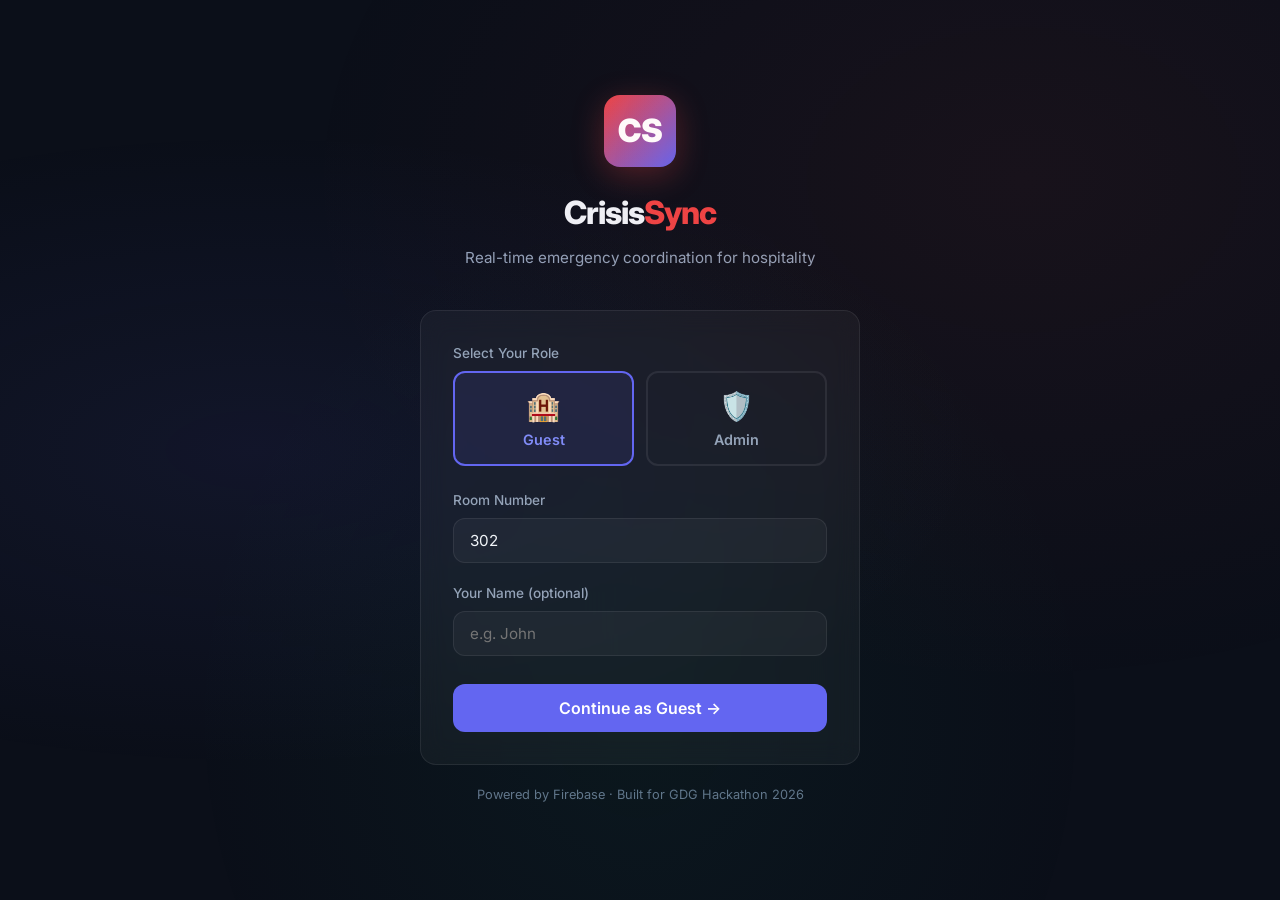
==== index.html @ 95ab6369 "Add files via upload" ====
<!DOCTYPE html>
<html lang="en">
<head>
  <meta charset="UTF-8">
  <meta name="viewport" content="width=device-width, initial-scale=1.0">
  <meta name="description" content="CrisisSync - Real-time emergency response platform for the hospitality industry">
  <title>CrisisSync — Emergency Response Platform</title>
  <link rel="stylesheet" href="css/styles.css">
  <link rel="icon" href="data:image/svg+xml,<svg xmlns='http://www.w3.org/2000/svg' viewBox='0 0 100 100'><text y='.9em' font-size='90'>🚨</text></svg>">
</head>
<body>
  <div class="bg-pattern"></div>

  <div class="login-page">
    <div class="login-container">
      <div class="login-header" style="animation: fadeIn 0.8s ease">
        <div class="login-logo">CS</div>
        <h1>Crisis<span>Sync</span></h1>
        <p>Real-time emergency coordination for hospitality</p>
      </div>

      <div class="glass-card login-card" style="animation: slideIn 0.6s ease 0.2s both">
        <div class="form-group">
          <label class="form-label">Select Your Role</label>
          <div class="role-selector">
            <button class="role-btn active" data-role="guest" id="role-guest" onclick="selectRole('guest')">
              <span class="role-icon">🏨</span>
              Guest
            </button>
            <button class="role-btn" data-role="admin" id="role-admin" onclick="selectRole('admin')">
              <span class="role-icon">🛡️</span>
              Admin
            </button>
          </div>
        </div>

        <div id="guest-fields">
          <div class="form-group">
            <label class="form-label" for="room-input">Room Number</label>
            <input type="text" id="room-input" class="form-input" placeholder="e.g. 302" value="302">
          </div>
          <div class="form-group">
            <label class="form-label" for="guest-name">Your Name (optional)</label>
            <input type="text" id="guest-name" class="form-input" placeholder="e.g. John">
          </div>
        </div>

        <div id="admin-fields" style="display:none">
          <div class="form-group">
            <label class="form-label" for="admin-code">Admin Access Code</label>
            <input type="password" id="admin-code" class="form-input" placeholder="Enter admin code">
            <small style="color: var(--text-muted); font-size: 0.75rem; margin-top: 4px; display: block;">Demo code: admin123</small>
          </div>
        </div>

        <button class="btn btn-primary btn-lg login-submit" id="login-btn" onclick="handleLogin()">
          Continue as Guest →
        </button>
      </div>

      <div class="login-footer" style="animation: fadeIn 1s ease 0.5s both">
        Powered by Firebase · Built for GDG Hackathon 2026
      </div>
    </div>
  </div>

  <script>
    let selectedRole = 'guest';

    function selectRole(role) {
      selectedRole = role;
      document.querySelectorAll('.role-btn').forEach(b => b.classList.remove('active'));
      document.querySelector(`[data-role="${role}"]`).classList.add('active');
      document.getElementById('guest-fields').style.display = role === 'guest' ? 'block' : 'none';
      document.getElementById('admin-fields').style.display = role === 'admin' ? 'block' : 'none';
      document.getElementById('login-btn').textContent = role === 'guest' ? 'Continue as Guest →' : 'Open Dashboard →';
    }

    function handleLogin() {
      if (selectedRole === 'guest') {
        const room = document.getElementById('room-input').value.trim() || '302';
        const name = document.getElementById('guest-name').value.trim() || 'Guest';
        localStorage.setItem('crisisync_role', 'guest');
        localStorage.setItem('crisisync_room', room);
        localStorage.setItem('crisisync_name', name);
        window.location.href = 'guest.html';
      } else {
        const code = document.getElementById('admin-code').value;
        if (code === 'admin123') {
          localStorage.setItem('crisisync_role', 'admin');
          window.location.href = 'admin.html';
        } else {
          const btn = document.getElementById('login-btn');
          btn.style.background = 'var(--danger)';
          btn.textContent = 'Invalid Code!';
          setTimeout(() => {
            btn.style.background = '';
            btn.textContent = 'Open Dashboard →';
          }, 1500);
        }
      }
    }

    // Enter key
    document.addEventListener('keydown', (e) => { if (e.key === 'Enter') handleLogin(); });
  </script>
</body>
</html>
---- css/styles.css ----
/* ===== CrisisSync Design System ===== */
@import url('https://fonts.googleapis.com/css2?family=Inter:wght@300;400;500;600;700;800;900&display=swap');

/* --- CSS Custom Properties --- */
:root {
  --bg-primary: #0b0f19;
  --bg-secondary: #111827;
  --bg-card: rgba(255,255,255,0.04);
  --bg-card-hover: rgba(255,255,255,0.08);
  --glass-border: rgba(255,255,255,0.08);
  --glass-border-hover: rgba(255,255,255,0.15);
  --text-primary: #f1f5f9;
  --text-secondary: #94a3b8;
  --text-muted: #64748b;
  --accent: #6366f1;
  --accent-light: #818cf8;
  --danger: #ef4444;
  --danger-glow: rgba(239,68,68,0.4);
  --danger-bg: rgba(239,68,68,0.1);
  --success: #10b981;
  --success-glow: rgba(16,185,129,0.4);
  --success-bg: rgba(16,185,129,0.1);
  --warning: #f59e0b;
  --warning-bg: rgba(245,158,11,0.1);
  --fire: #f97316;
  --medical: #3b82f6;
  --security: #a855f7;
  --radius-sm: 8px;
  --radius-md: 12px;
  --radius-lg: 16px;
  --radius-xl: 24px;
  --radius-full: 9999px;
  --shadow-sm: 0 2px 8px rgba(0,0,0,0.3);
  --shadow-md: 0 4px 16px rgba(0,0,0,0.4);
  --shadow-lg: 0 8px 32px rgba(0,0,0,0.5);
  --transition: 0.3s cubic-bezier(0.4,0,0.2,1);
}

/* --- Reset & Base --- */
*, *::before, *::after { box-sizing: border-box; margin: 0; padding: 0; }
html { scroll-behavior: smooth; }
body {
  font-family: 'Inter', system-ui, sans-serif;
  background: var(--bg-primary);
  color: var(--text-primary);
  min-height: 100vh;
  line-height: 1.6;
  overflow-x: hidden;
  -webkit-font-smoothing: antialiased;
}
a { color: var(--accent-light); text-decoration: none; }
img { max-width: 100%; display: block; }
button { cursor: pointer; font-family: inherit; }
input, select { font-family: inherit; }

/* --- Animated Background --- */
.bg-pattern {
  position: fixed; inset: 0; z-index: 0; pointer-events: none;
  background:
    radial-gradient(ellipse at 20% 50%, rgba(99,102,241,0.08) 0%, transparent 50%),
    radial-gradient(ellipse at 80% 20%, rgba(239,68,68,0.06) 0%, transparent 50%),
    radial-gradient(ellipse at 50% 80%, rgba(16,185,129,0.05) 0%, transparent 50%);
}

/* --- Layout --- */
.container { max-width: 1200px; margin: 0 auto; padding: 0 20px; position: relative; z-index: 1; }
.page-wrapper { min-height: 100vh; display: flex; flex-direction: column; }

/* --- Navbar --- */
.navbar {
  display: flex; align-items: center; justify-content: space-between;
  padding: 16px 24px;
  background: rgba(17,24,39,0.8);
  backdrop-filter: blur(20px);
  border-bottom: 1px solid var(--glass-border);
  position: sticky; top: 0; z-index: 100;
}
.navbar-brand { display: flex; align-items: center; gap: 10px; }
.navbar-brand .logo {
  width: 36px; height: 36px; border-radius: var(--radius-sm);
  background: linear-gradient(135deg, var(--danger), var(--accent));
  display: flex; align-items: center; justify-content: center;
  font-size: 18px; font-weight: 800; color: #fff;
}
.navbar-brand h1 { font-size: 1.3rem; font-weight: 700; letter-spacing: -0.5px; }
.navbar-brand h1 span { color: var(--danger); }
.navbar-actions { display: flex; align-items: center; gap: 12px; }
.nav-badge {
  display: inline-flex; align-items: center; gap: 6px;
  padding: 6px 14px; border-radius: var(--radius-full);
  font-size: 0.8rem; font-weight: 500;
  background: var(--bg-card); border: 1px solid var(--glass-border);
}
.status-dot {
  width: 8px; height: 8px; border-radius: 50%;
  background: var(--success); animation: pulse-dot 2s infinite;
}
.status-dot.offline { background: var(--danger); animation: none; }

/* --- Buttons --- */
.btn {
  display: inline-flex; align-items: center; justify-content: center; gap: 8px;
  padding: 10px 20px; border-radius: var(--radius-md); border: none;
  font-size: 0.9rem; font-weight: 600;
  transition: var(--transition); position: relative; overflow: hidden;
}
.btn::after {
  content: ''; position: absolute; inset: 0;
  background: linear-gradient(rgba(255,255,255,0.1), transparent);
  opacity: 0; transition: var(--transition);
}
.btn:hover::after { opacity: 1; }
.btn-primary { background: var(--accent); color: #fff; }
.btn-primary:hover { background: var(--accent-light); transform: translateY(-1px); box-shadow: 0 4px 20px rgba(99,102,241,0.4); }
.btn-danger { background: var(--danger); color: #fff; }
.btn-danger:hover { transform: translateY(-1px); box-shadow: 0 4px 20px var(--danger-glow); }
.btn-success { background: var(--success); color: #fff; }
.btn-success:hover { transform: translateY(-1px); box-shadow: 0 4px 20px var(--success-glow); }
.btn-outline {
  background: transparent; color: var(--text-primary);
  border: 1px solid var(--glass-border);
}
.btn-outline:hover { background: var(--bg-card-hover); border-color: var(--glass-border-hover); }
.btn-sm { padding: 6px 14px; font-size: 0.8rem; border-radius: var(--radius-sm); }
.btn-lg { padding: 14px 28px; font-size: 1rem; }
.btn-icon {
  width: 40px; height: 40px; padding: 0; border-radius: var(--radius-md);
  background: var(--bg-card); border: 1px solid var(--glass-border); color: var(--text-secondary);
}
.btn-icon:hover { background: var(--bg-card-hover); color: var(--text-primary); }

/* --- Glass Card --- */
.glass-card {
  background: var(--bg-card);
  border: 1px solid var(--glass-border);
  border-radius: var(--radius-lg);
  backdrop-filter: blur(12px);
  transition: var(--transition);
}
.glass-card:hover {
  background: var(--bg-card-hover);
  border-color: var(--glass-border-hover);
  transform: translateY(-2px);
  box-shadow: var(--shadow-md);
}

/* --- Form Elements --- */
.form-group { margin-bottom: 20px; }
.form-label { display: block; font-size: 0.85rem; font-weight: 500; color: var(--text-secondary); margin-bottom: 6px; }
.form-input, .form-select {
  width: 100%; padding: 12px 16px;
  background: var(--bg-card); border: 1px solid var(--glass-border);
  border-radius: var(--radius-md); color: var(--text-primary);
  font-size: 0.95rem; transition: var(--transition); outline: none;
}
.form-input:focus, .form-select:focus {
  border-color: var(--accent); box-shadow: 0 0 0 3px rgba(99,102,241,0.15);
}
.form-select option { background: var(--bg-secondary); color: var(--text-primary); }

/* ===== LOGIN PAGE ===== */
.login-page {
  display: flex; align-items: center; justify-content: center;
  min-height: 100vh; padding: 20px;
}
.login-container { width: 100%; max-width: 440px; }
.login-header { text-align: center; margin-bottom: 40px; }
.login-logo {
  width: 72px; height: 72px; border-radius: var(--radius-lg);
  background: linear-gradient(135deg, var(--danger), var(--accent));
  display: flex; align-items: center; justify-content: center;
  font-size: 32px; font-weight: 900; color: #fff;
  margin: 0 auto 20px; box-shadow: 0 8px 32px rgba(239,68,68,0.3);
}
.login-header h1 { font-size: 2rem; font-weight: 800; letter-spacing: -1px; margin-bottom: 8px; }
.login-header h1 span { color: var(--danger); }
.login-header p { color: var(--text-secondary); font-size: 0.95rem; }
.login-card { padding: 32px; }
.role-selector { display: grid; grid-template-columns: 1fr 1fr; gap: 12px; margin-bottom: 24px; }
.role-btn {
  padding: 16px; border-radius: var(--radius-md); border: 2px solid var(--glass-border);
  background: transparent; color: var(--text-secondary);
  font-size: 0.9rem; font-weight: 600; transition: var(--transition);
  display: flex; flex-direction: column; align-items: center; gap: 8px;
}
.role-btn .role-icon { font-size: 28px; }
.role-btn:hover { border-color: var(--accent); color: var(--text-primary); }
.role-btn.active { border-color: var(--accent); background: rgba(99,102,241,0.1); color: var(--accent-light); }
.login-submit { width: 100%; margin-top: 8px; }
.login-footer { text-align: center; margin-top: 20px; color: var(--text-muted); font-size: 0.8rem; }

/* ===== GUEST PAGE ===== */
.guest-main { flex: 1; display: flex; flex-direction: column; align-items: center; padding: 40px 20px; }
.room-info {
  display: inline-flex; align-items: center; gap: 8px;
  padding: 8px 20px; border-radius: var(--radius-full);
  background: var(--bg-card); border: 1px solid var(--glass-border);
  font-size: 0.9rem; color: var(--text-secondary); margin-bottom: 32px;
}
.room-info strong { color: var(--text-primary); }
.sos-section { text-align: center; margin-bottom: 40px; }
.sos-section h2 { font-size: 1.1rem; font-weight: 600; color: var(--text-secondary); margin-bottom: 24px; }
.sos-wrapper { position: relative; display: inline-flex; align-items: center; justify-content: center; margin-bottom: 32px; }
.sos-ring {
  position: absolute; border-radius: 50%;
  border: 2px solid rgba(239,68,68,0.15);
  animation: sos-pulse 3s ease-out infinite;
  pointer-events: none;
}
.emergency-select-wrapper { position: relative; z-index: 5; }
.sos-ring:nth-child(1) { width: 260px; height: 260px; animation-delay: 0s; }
.sos-ring:nth-child(2) { width: 320px; height: 320px; animation-delay: 0.5s; }
.sos-ring:nth-child(3) { width: 380px; height: 380px; animation-delay: 1s; }
.sos-btn {
  width: 200px; height: 200px; border-radius: 50%; border: none;
  background: linear-gradient(145deg, #ef4444, #b91c1c);
  color: #fff; font-size: 2.5rem; font-weight: 900; letter-spacing: 2px;
  box-shadow: 0 0 40px var(--danger-glow), inset 0 -4px 12px rgba(0,0,0,0.3);
  transition: var(--transition); position: relative; z-index: 2;
  display: flex; flex-direction: column; align-items: center; justify-content: center;
}
.sos-btn .sos-sub { font-size: 0.7rem; font-weight: 500; letter-spacing: 3px; opacity: 0.8; margin-top: 4px; }
.sos-btn:hover { transform: scale(1.05); box-shadow: 0 0 60px var(--danger-glow); }
.sos-btn:active { transform: scale(0.95); }
.sos-btn.sending { animation: sos-sending 0.6s ease; }
.sos-btn.sent { background: linear-gradient(145deg, var(--success), #059669); box-shadow: 0 0 40px var(--success-glow); }
.emergency-select-wrapper { max-width: 300px; margin: 0 auto; }
.type-grid { display: grid; grid-template-columns: repeat(3, 1fr); gap: 10px; margin-top: 12px; }
.type-btn {
  padding: 14px 8px; border-radius: var(--radius-md);
  border: 2px solid var(--glass-border); background: transparent;
  color: var(--text-secondary); font-size: 0.8rem; font-weight: 600;
  transition: var(--transition); display: flex; flex-direction: column;
  align-items: center; gap: 6px;
}
.type-btn .type-icon { font-size: 24px; }
.type-btn:hover { border-color: var(--glass-border-hover); }
.type-btn.active.fire { border-color: var(--fire); background: rgba(249,115,22,0.1); color: var(--fire); }
.type-btn.active.medical { border-color: var(--medical); background: rgba(59,130,246,0.1); color: var(--medical); }
.type-btn.active.security { border-color: var(--security); background: rgba(168,85,247,0.1); color: var(--security); }
.guest-extras { width: 100%; max-width: 600px; display: grid; gap: 16px; margin-top: 20px; }
.guest-status-card { padding: 20px; }
.guest-status-card h3 { font-size: 0.95rem; font-weight: 600; margin-bottom: 12px; display: flex; align-items: center; gap: 8px; }
.alert-history { list-style: none; }
.alert-history li {
  display: flex; align-items: center; justify-content: space-between;
  padding: 10px 14px; border-radius: var(--radius-sm);
  background: var(--bg-card); margin-bottom: 8px; font-size: 0.85rem;
}
.alert-history .alert-type-tag {
  padding: 3px 10px; border-radius: var(--radius-full);
  font-size: 0.75rem; font-weight: 600;
}
.tag-fire { background: rgba(249,115,22,0.15); color: var(--fire); }
.tag-medical { background: rgba(59,130,246,0.15); color: var(--medical); }
.tag-security { background: rgba(168,85,247,0.15); color: var(--security); }

/* ===== ADMIN DASHBOARD ===== */
.admin-content { padding: 24px 0; }
.dashboard-header { display: flex; align-items: center; justify-content: space-between; flex-wrap: wrap; gap: 12px; margin-bottom: 24px; }
.dashboard-header h2 { font-size: 1.5rem; font-weight: 700; }
.dashboard-actions { display: flex; gap: 10px; flex-wrap: wrap; }
.stats-grid { display: grid; grid-template-columns: repeat(auto-fit, minmax(200px, 1fr)); gap: 16px; margin-bottom: 28px; }
.stat-card {
  padding: 20px; display: flex; align-items: center; gap: 16px;
}
.stat-icon {
  width: 48px; height: 48px; border-radius: var(--radius-md);
  display: flex; align-items: center; justify-content: center; font-size: 22px; flex-shrink: 0;
}
.stat-icon.total { background: rgba(99,102,241,0.15); }
.stat-icon.active { background: var(--danger-bg); }
.stat-icon.resolved { background: var(--success-bg); }
.stat-value { font-size: 1.8rem; font-weight: 800; line-height: 1; }
.stat-label { font-size: 0.8rem; color: var(--text-secondary); margin-top: 2px; }
.section-title { font-size: 1.1rem; font-weight: 600; margin-bottom: 16px; display: flex; align-items: center; gap: 8px; }
.alerts-grid { display: grid; grid-template-columns: repeat(auto-fill, minmax(320px, 1fr)); gap: 16px; margin-bottom: 32px; }
.alert-card {
  padding: 20px; position: relative; overflow: hidden;
  animation: slideIn 0.4s ease; border-left: 4px solid transparent;
}
.alert-card.active { border-left-color: var(--danger); }
.alert-card.resolved { border-left-color: var(--success); opacity: 0.7; }
.alert-card-header { display: flex; align-items: center; justify-content: space-between; margin-bottom: 12px; }
.alert-type {
  display: inline-flex; align-items: center; gap: 6px;
  padding: 4px 12px; border-radius: var(--radius-full);
  font-size: 0.8rem; font-weight: 700; text-transform: uppercase;
}
.alert-type.fire { background: rgba(249,115,22,0.15); color: var(--fire); }
.alert-type.medical { background: rgba(59,130,246,0.15); color: var(--medical); }
.alert-type.security { background: rgba(168,85,247,0.15); color: var(--security); }
.alert-status {
  padding: 3px 10px; border-radius: var(--radius-full);
  font-size: 0.75rem; font-weight: 600;
}
.alert-status.active { background: var(--danger-bg); color: var(--danger); }
.alert-status.resolved { background: var(--success-bg); color: var(--success); }
.alert-card-body { margin-bottom: 14px; }
.alert-detail { display: flex; align-items: center; gap: 8px; font-size: 0.88rem; color: var(--text-secondary); margin-bottom: 6px; }
.alert-detail strong { color: var(--text-primary); }
.alert-card-actions { display: flex; gap: 8px; }
.empty-state { text-align: center; padding: 60px 20px; color: var(--text-muted); }
.empty-state .empty-icon { font-size: 48px; margin-bottom: 12px; }
.empty-state p { font-size: 0.95rem; }

/* --- Map Section --- */
.map-container { border-radius: var(--radius-lg); overflow: hidden; height: 300px; border: 1px solid var(--glass-border); margin-bottom: 32px; }
#map { width: 100%; height: 100%; }

/* --- AI Panel --- */
.ai-panel { padding: 20px; margin-bottom: 32px; }
.ai-panel h3 { font-size: 1rem; font-weight: 600; margin-bottom: 12px; display: flex; align-items: center; gap: 8px; }
.ai-status { display: flex; align-items: center; gap: 12px; flex-wrap: wrap; }
.ai-indicator {
  display: flex; align-items: center; gap: 8px;
  padding: 8px 16px; border-radius: var(--radius-full);
  background: var(--success-bg); color: var(--success);
  font-size: 0.85rem; font-weight: 500;
}
.ai-indicator.detecting { background: var(--warning-bg); color: var(--warning); animation: ai-blink 1s infinite; }

/* --- Toast --- */
.toast-container { position: fixed; top: 80px; right: 20px; z-index: 1000; display: flex; flex-direction: column; gap: 10px; }
.toast {
  padding: 14px 20px; border-radius: var(--radius-md);
  background: var(--bg-secondary); border: 1px solid var(--glass-border);
  box-shadow: var(--shadow-lg); animation: toastIn 0.4s ease;
  display: flex; align-items: center; gap: 10px;
  font-size: 0.9rem; min-width: 280px; max-width: 400px;
}
.toast.danger { border-left: 4px solid var(--danger); }
.toast.success { border-left: 4px solid var(--success); }
.toast.warning { border-left: 4px solid var(--warning); }
.toast-close { background: none; border: none; color: var(--text-muted); font-size: 18px; margin-left: auto; cursor: pointer; }

/* --- Offline Banner --- */
.offline-banner {
  position: fixed; bottom: 0; left: 0; right: 0;
  padding: 12px; text-align: center;
  background: var(--danger); color: #fff;
  font-size: 0.85rem; font-weight: 600; z-index: 200;
  transform: translateY(100%); transition: var(--transition);
}
.offline-banner.show { transform: translateY(0); }

/* --- Mute Button --- */
.mute-btn { position: relative; }
.mute-btn.muted { opacity: 0.5; }

/* ===== ANIMATIONS ===== */
@keyframes pulse-dot {
  0%, 100% { opacity: 1; }
  50% { opacity: 0.4; }
}
@keyframes sos-pulse {
  0% { transform: scale(1); opacity: 0.4; }
  100% { transform: scale(1.3); opacity: 0; }
}
@keyframes sos-sending {
  0% { transform: scale(1); }
  50% { transform: scale(0.9); }
  100% { transform: scale(1); }
}
@keyframes slideIn {
  from { opacity: 0; transform: translateY(20px); }
  to { opacity: 1; transform: translateY(0); }
}
@keyframes toastIn {
  from { opacity: 0; transform: translateX(40px); }
  to { opacity: 1; transform: translateX(0); }
}
@keyframes ai-blink {
  0%, 100% { opacity: 1; }
  50% { opacity: 0.5; }
}
@keyframes fadeIn {
  from { opacity: 0; }
  to { opacity: 1; }
}
@keyframes countUp {
  from { opacity: 0; transform: translateY(10px); }
  to { opacity: 1; transform: translateY(0); }
}

/* ===== RESPONSIVE ===== */
@media (max-width: 768px) {
  .navbar { padding: 12px 16px; }
  .navbar-brand h1 { font-size: 1.1rem; }
  .stats-grid { grid-template-columns: repeat(3, 1fr); }
  .stat-card { padding: 14px; flex-direction: column; text-align: center; gap: 8px; }
  .stat-value { font-size: 1.4rem; }
  .alerts-grid { grid-template-columns: 1fr; }
  .sos-btn { width: 160px; height: 160px; font-size: 2rem; }
  .sos-ring:nth-child(1) { width: 210px; height: 210px; }
  .sos-ring:nth-child(2) { width: 260px; height: 260px; }
  .sos-ring:nth-child(3) { width: 310px; height: 310px; }
  .dashboard-header { flex-direction: column; align-items: flex-start; }
  .login-container { padding: 0 10px; }
}
@media (max-width: 480px) {
  .stats-grid { grid-template-columns: 1fr 1fr; }
  .type-grid { grid-template-columns: repeat(3, 1fr); gap: 8px; }
  .type-btn { padding: 10px 6px; font-size: 0.75rem; }
}
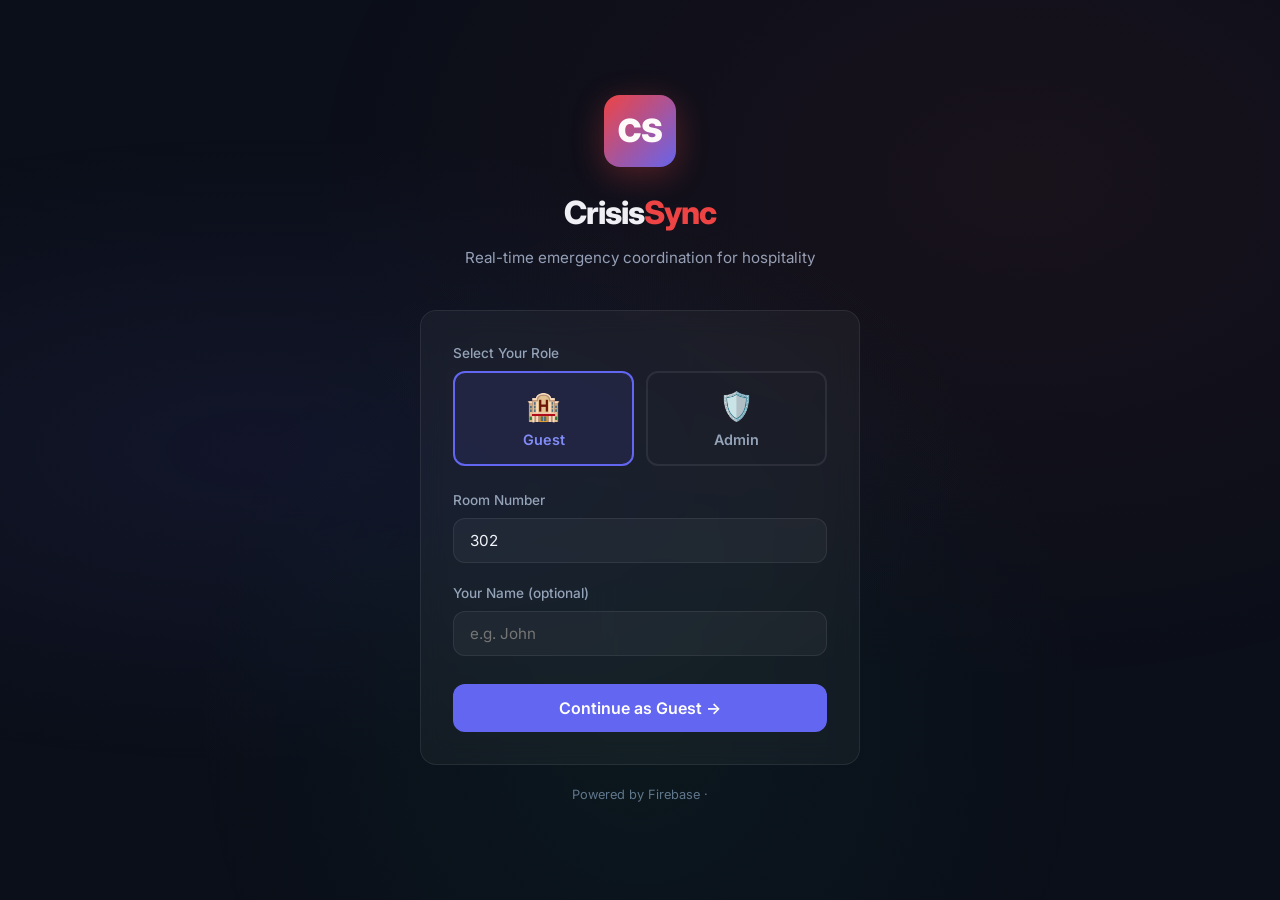
==== commit 2e2fc2d9: "feat: add admin response messaging, guest cancel SOS, location permission prompt - Admin: quick-repl" ====
--- a/index.html
+++ b/index.html
@@ -1,13 +1,16 @@
 <!DOCTYPE html>
 <html lang="en">
+
 <head>
   <meta charset="UTF-8">
   <meta name="viewport" content="width=device-width, initial-scale=1.0">
   <meta name="description" content="CrisisSync - Real-time emergency response platform for the hospitality industry">
   <title>CrisisSync — Emergency Response Platform</title>
   <link rel="stylesheet" href="css/styles.css">
-  <link rel="icon" href="data:image/svg+xml,<svg xmlns='http://www.w3.org/2000/svg' viewBox='0 0 100 100'><text y='.9em' font-size='90'>🚨</text></svg>">
+  <link rel="icon"
+    href="data:image/svg+xml,<svg xmlns='http://www.w3.org/2000/svg' viewBox='0 0 100 100'><text y='.9em' font-size='90'>🚨</text></svg>">
 </head>
+
 <body>
   <div class="bg-pattern"></div>
 
@@ -49,7 +52,8 @@
           <div class="form-group">
             <label class="form-label" for="admin-code">Admin Access Code</label>
             <input type="password" id="admin-code" class="form-input" placeholder="Enter admin code">
-            <small style="color: var(--text-muted); font-size: 0.75rem; margin-top: 4px; display: block;">Demo code: admin123</small>
+            <small style="color: var(--text-muted); font-size: 0.75rem; margin-top: 4px; display: block;">Demo code:
+              admin123</small>
           </div>
         </div>
 
@@ -59,7 +63,7 @@
       </div>
 
       <div class="login-footer" style="animation: fadeIn 1s ease 0.5s both">
-        Powered by Firebase · Built for GDG Hackathon 2026
+        Powered by Firebase ·
       </div>
     </div>
   </div>
@@ -105,4 +109,5 @@
     document.addEventListener('keydown', (e) => { if (e.key === 'Enter') handleLogin(); });
   </script>
 </body>
-</html>
+
+</html>
--- a/css/styles.css
+++ b/css/styles.css
@@ -255,6 +255,88 @@
 .tag-medical { background: rgba(59,130,246,0.15); color: var(--medical); }
 .tag-security { background: rgba(168,85,247,0.15); color: var(--security); }
 
+/* --- Location Permission Banner --- */
+.location-permission-banner {
+  position: fixed; top: 0; left: 0; right: 0; z-index: 150;
+  transform: translateY(-100%);
+  transition: transform 0.5s cubic-bezier(0.4, 0, 0.2, 1);
+}
+.location-permission-banner.show {
+  transform: translateY(0);
+}
+.loc-banner-inner {
+  display: flex; align-items: center; gap: 16px; flex-wrap: wrap;
+  padding: 16px 24px;
+  background: linear-gradient(135deg, rgba(239, 68, 68, 0.15), rgba(99, 102, 241, 0.12));
+  backdrop-filter: blur(24px);
+  border-bottom: 1px solid rgba(239, 68, 68, 0.3);
+  box-shadow: 0 8px 32px rgba(0, 0, 0, 0.4);
+}
+.loc-banner-icon {
+  width: 48px; height: 48px; border-radius: 50%;
+  background: var(--danger-bg);
+  display: flex; align-items: center; justify-content: center;
+  color: var(--danger); flex-shrink: 0;
+  animation: loc-icon-pulse 2s ease-in-out infinite;
+}
+.loc-banner-content { flex: 1; min-width: 200px; }
+.loc-banner-title {
+  font-size: 1rem; font-weight: 700; color: var(--text-primary);
+  margin-bottom: 2px;
+}
+.loc-banner-desc {
+  font-size: 0.82rem; color: var(--text-secondary); line-height: 1.4;
+}
+.loc-banner-actions {
+  display: flex; gap: 8px; align-items: center; flex-shrink: 0;
+}
+@keyframes loc-icon-pulse {
+  0%, 100% { transform: scale(1); box-shadow: 0 0 0 0 rgba(239, 68, 68, 0.4); }
+  50% { transform: scale(1.08); box-shadow: 0 0 16px 4px rgba(239, 68, 68, 0.2); }
+}
+
+/* --- Location Card Enhancements --- */
+.location-card { border-left: 3px solid var(--warning); }
+.location-card.loc-active { border-left-color: var(--success); }
+.loc-card-header {
+  display: flex; justify-content: space-between; align-items: flex-start;
+  gap: 12px; margin-bottom: 8px; flex-wrap: wrap;
+}
+.loc-card-title-row {
+  display: flex; flex-direction: column; gap: 6px;
+}
+.loc-status-badge {
+  display: inline-flex; align-items: center; gap: 6px;
+  font-size: 0.78rem; font-weight: 600;
+}
+.loc-status-dot {
+  width: 10px; height: 10px; border-radius: 50%;
+  display: inline-block; flex-shrink: 0;
+}
+.loc-status-dot.active {
+  background: var(--success);
+  animation: loc-dot-pulse 2s infinite;
+  box-shadow: 0 0 8px var(--success-glow);
+}
+.loc-status-dot.denied {
+  background: var(--danger);
+  box-shadow: 0 0 6px var(--danger-glow);
+}
+.loc-status-dot.pending {
+  background: var(--warning);
+  animation: loc-dot-pulse 1.5s infinite;
+}
+@keyframes loc-dot-pulse {
+  0%, 100% { opacity: 1; transform: scale(1); }
+  50% { opacity: 0.5; transform: scale(0.85); }
+}
+.loc-coords-text {
+  font-size: 0.82rem; color: var(--text-muted);
+  margin-bottom: 12px; font-family: 'Inter', monospace;
+  letter-spacing: 0.3px;
+}
+#guest-map { width: 100%; height: 100%; }
+
 /* ===== ADMIN DASHBOARD ===== */
 .admin-content { padding: 24px 0; }
 .dashboard-header { display: flex; align-items: center; justify-content: space-between; flex-wrap: wrap; gap: 12px; margin-bottom: 24px; }
@@ -304,6 +386,150 @@
 .empty-state .empty-icon { font-size: 48px; margin-bottom: 12px; }
 .empty-state p { font-size: 0.95rem; }
 
+/* --- Cancel SOS Button --- */
+.cancel-sos-wrapper {
+  display: none; flex-direction: column; align-items: center;
+  gap: 8px; margin-top: 12px;
+  animation: fadeSlideUp 0.4s ease;
+}
+.cancel-sos-btn {
+  background: linear-gradient(135deg, rgba(245,158,11,0.2), rgba(245,158,11,0.1));
+  color: var(--warning); border: 2px solid rgba(245,158,11,0.4);
+  padding: 10px 28px; border-radius: var(--radius-full);
+  font-size: 0.88rem; font-weight: 600;
+  transition: var(--transition);
+}
+.cancel-sos-btn:hover {
+  background: rgba(245,158,11,0.25);
+  border-color: var(--warning);
+  transform: translateY(-1px);
+  box-shadow: 0 4px 16px rgba(245,158,11,0.2);
+}
+.cancel-sos-btn:disabled {
+  opacity: 0.6; cursor: not-allowed; transform: none;
+}
+.cancel-hint {
+  font-size: 0.75rem; color: var(--text-muted); text-align: center;
+}
+
+/* --- Admin Response Panel (in alert cards) --- */
+.admin-response-panel {
+  margin: 14px 0 10px;
+  padding: 14px;
+  background: rgba(255,255,255,0.03);
+  border: 1px solid var(--glass-border);
+  border-radius: var(--radius-md);
+}
+.response-label {
+  font-size: 0.78rem; font-weight: 600; color: var(--text-secondary);
+  margin-bottom: 10px; text-transform: uppercase; letter-spacing: 0.5px;
+}
+.quick-replies {
+  display: flex; gap: 8px; flex-wrap: wrap; margin-bottom: 10px;
+}
+.quick-reply-btn {
+  padding: 6px 14px; border-radius: var(--radius-full);
+  border: 1px solid var(--glass-border);
+  background: var(--bg-card); color: var(--text-secondary);
+  font-size: 0.78rem; font-weight: 600;
+  cursor: pointer; transition: var(--transition);
+  white-space: nowrap;
+}
+.quick-reply-btn:hover {
+  background: var(--bg-card-hover);
+  border-color: var(--accent);
+  color: var(--accent-light);
+  transform: translateY(-1px);
+}
+.quick-reply-btn.resolve-quick:hover {
+  border-color: var(--success);
+  color: var(--success);
+}
+.quick-reply-btn.sent {
+  background: var(--success-bg);
+  border-color: var(--success);
+  color: var(--success);
+}
+.quick-reply-btn:disabled {
+  opacity: 0.6; cursor: wait;
+}
+.custom-msg-row {
+  display: flex; gap: 8px;
+}
+.custom-msg-input {
+  flex: 1; padding: 8px 14px;
+  background: var(--bg-card);
+  border: 1px solid var(--glass-border);
+  border-radius: var(--radius-md);
+  color: var(--text-primary);
+  font-size: 0.82rem;
+  outline: none; transition: var(--transition);
+}
+.custom-msg-input:focus {
+  border-color: var(--accent);
+  box-shadow: 0 0 0 3px rgba(99,102,241,0.15);
+}
+.custom-msg-input::placeholder {
+  color: var(--text-muted);
+}
+
+/* Admin message history (inside alert card) */
+.admin-msg-history {
+  margin-top: 10px; padding-top: 10px;
+  border-top: 1px solid var(--glass-border);
+}
+.admin-msg-item {
+  display: flex; justify-content: space-between; align-items: center;
+  padding: 6px 10px; margin-bottom: 4px;
+  border-radius: var(--radius-sm);
+  background: rgba(99,102,241,0.06);
+  font-size: 0.78rem;
+}
+.admin-msg-text {
+  color: var(--text-secondary); flex: 1;
+}
+.admin-msg-time {
+  color: var(--text-muted); font-size: 0.72rem;
+  margin-left: 12px; white-space: nowrap;
+}
+.admin-last-msg {
+  margin-top: 8px; padding: 8px 12px;
+  background: rgba(99,102,241,0.08);
+  border-radius: var(--radius-sm);
+  font-size: 0.82rem; color: var(--accent-light);
+  border-left: 3px solid var(--accent);
+}
+
+/* --- Guest-side Admin Messages Card --- */
+.admin-msgs-card {
+  border-left: 3px solid var(--accent);
+}
+.admin-msgs-card h3 {
+  color: var(--accent-light);
+}
+.guest-admin-msg {
+  display: flex; gap: 10px; align-items: flex-start;
+  padding: 10px 12px; margin-bottom: 8px;
+  background: rgba(99,102,241,0.06);
+  border-radius: var(--radius-md);
+  border: 1px solid rgba(99,102,241,0.1);
+  animation: fadeSlideUp 0.3s ease;
+}
+.guest-admin-msg-icon {
+  font-size: 1.4rem; flex-shrink: 0; padding-top: 2px;
+}
+.guest-admin-msg-body {
+  flex: 1;
+}
+.guest-admin-msg-text {
+  font-size: 0.88rem; color: var(--text-primary);
+  line-height: 1.4; margin: 0;
+}
+.guest-admin-msg-time {
+  font-size: 0.72rem; color: var(--text-muted);
+  margin-top: 4px; display: inline-block;
+}
+
 /* --- Map Section --- */
 .map-container { border-radius: var(--radius-lg); overflow: hidden; height: 300px; border: 1px solid var(--glass-border); margin-bottom: 32px; }
 #map { width: 100%; height: 100%; }
@@ -377,6 +603,10 @@
 @keyframes fadeIn {
   from { opacity: 0; }
   to { opacity: 1; }
+}
+@keyframes fadeSlideUp {
+  from { opacity: 0; transform: translateY(12px); }
+  to { opacity: 1; transform: translateY(0); }
 }
 @keyframes countUp {
   from { opacity: 0; transform: translateY(10px); }
